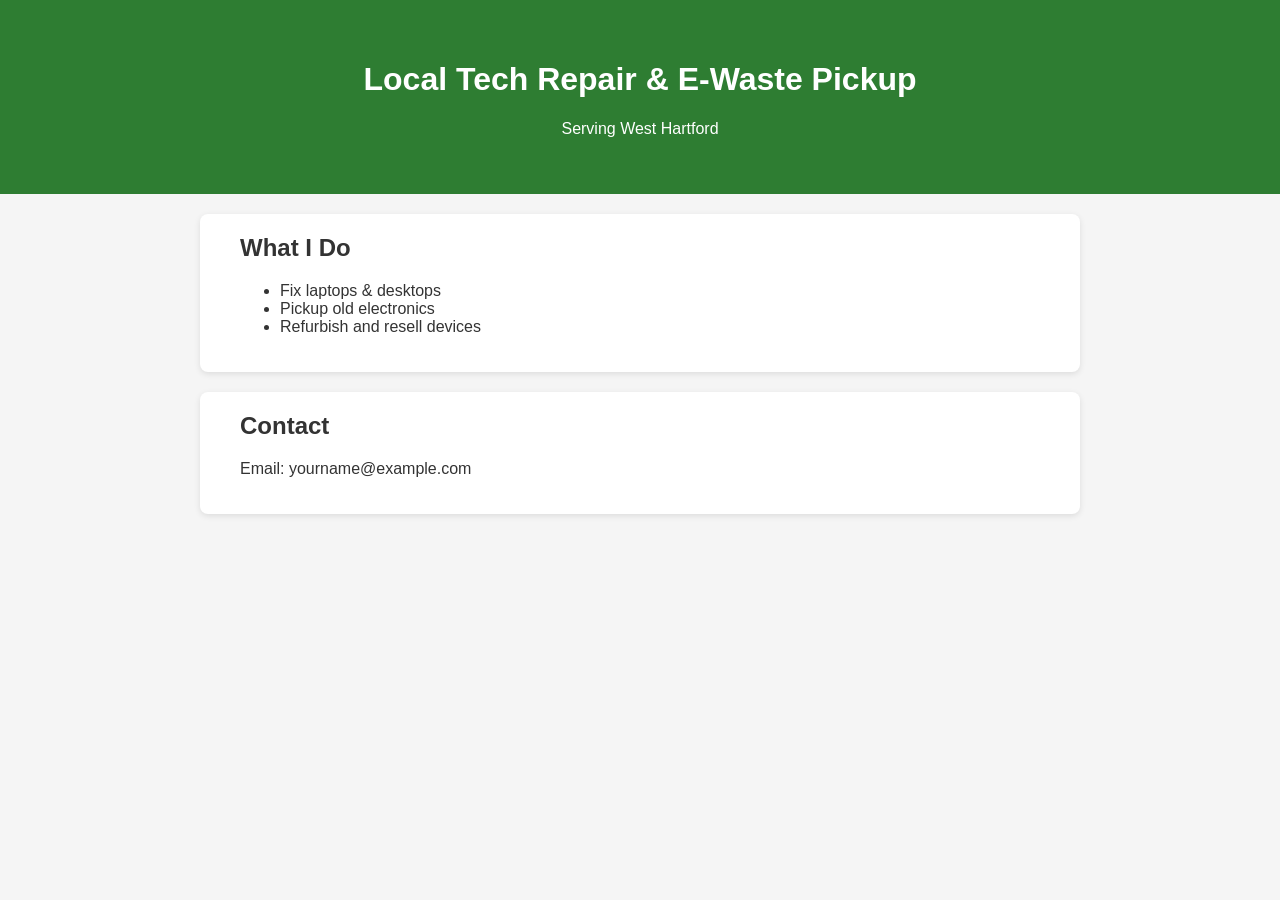
==== index.html @ 526e6d43 "Add files via upload" ====
<!DOCTYPE html>
<html lang="en">
<head>
    <meta charset="UTF-8">
    <meta name="viewport" content="width=device-width, initial-scale=1.0">
    <title>Your Site Name</title>
    <link rel="stylesheet" href="style.css">
</head>
<body>

    <header>
        <h1>Local Tech Repair & E‑Waste Pickup</h1>
        <p>Serving West Hartford</p>
    </header>

    <section>
        <h2>What I Do</h2>
        <ul>
            <li>Fix laptops & desktops</li>
            <li>Pickup old electronics</li>
            <li>Refurbish and resell devices</li>
        </ul>
    </section>

    <section>
        <h2>Contact</h2>
        <p>Email: yourname@example.com</p>
    </section>

</body>
</html>
---- style.css ----
body {
    font-family: Arial, sans-serif;
    margin: 0;
    padding: 0;
    background: #f5f5f5;
    color: #333;
}

header {
    background: #2e7d32;
    color: white;
    padding: 40px;
    text-align: center;
}

section {
    padding: 20px 40px;
    background: white;
    margin: 20px auto;
    max-width: 800px;
    border-radius: 8px;
    box-shadow: 0 2px 6px rgba(0,0,0,0.1);
}

h2 {
    margin-top: 0;
}
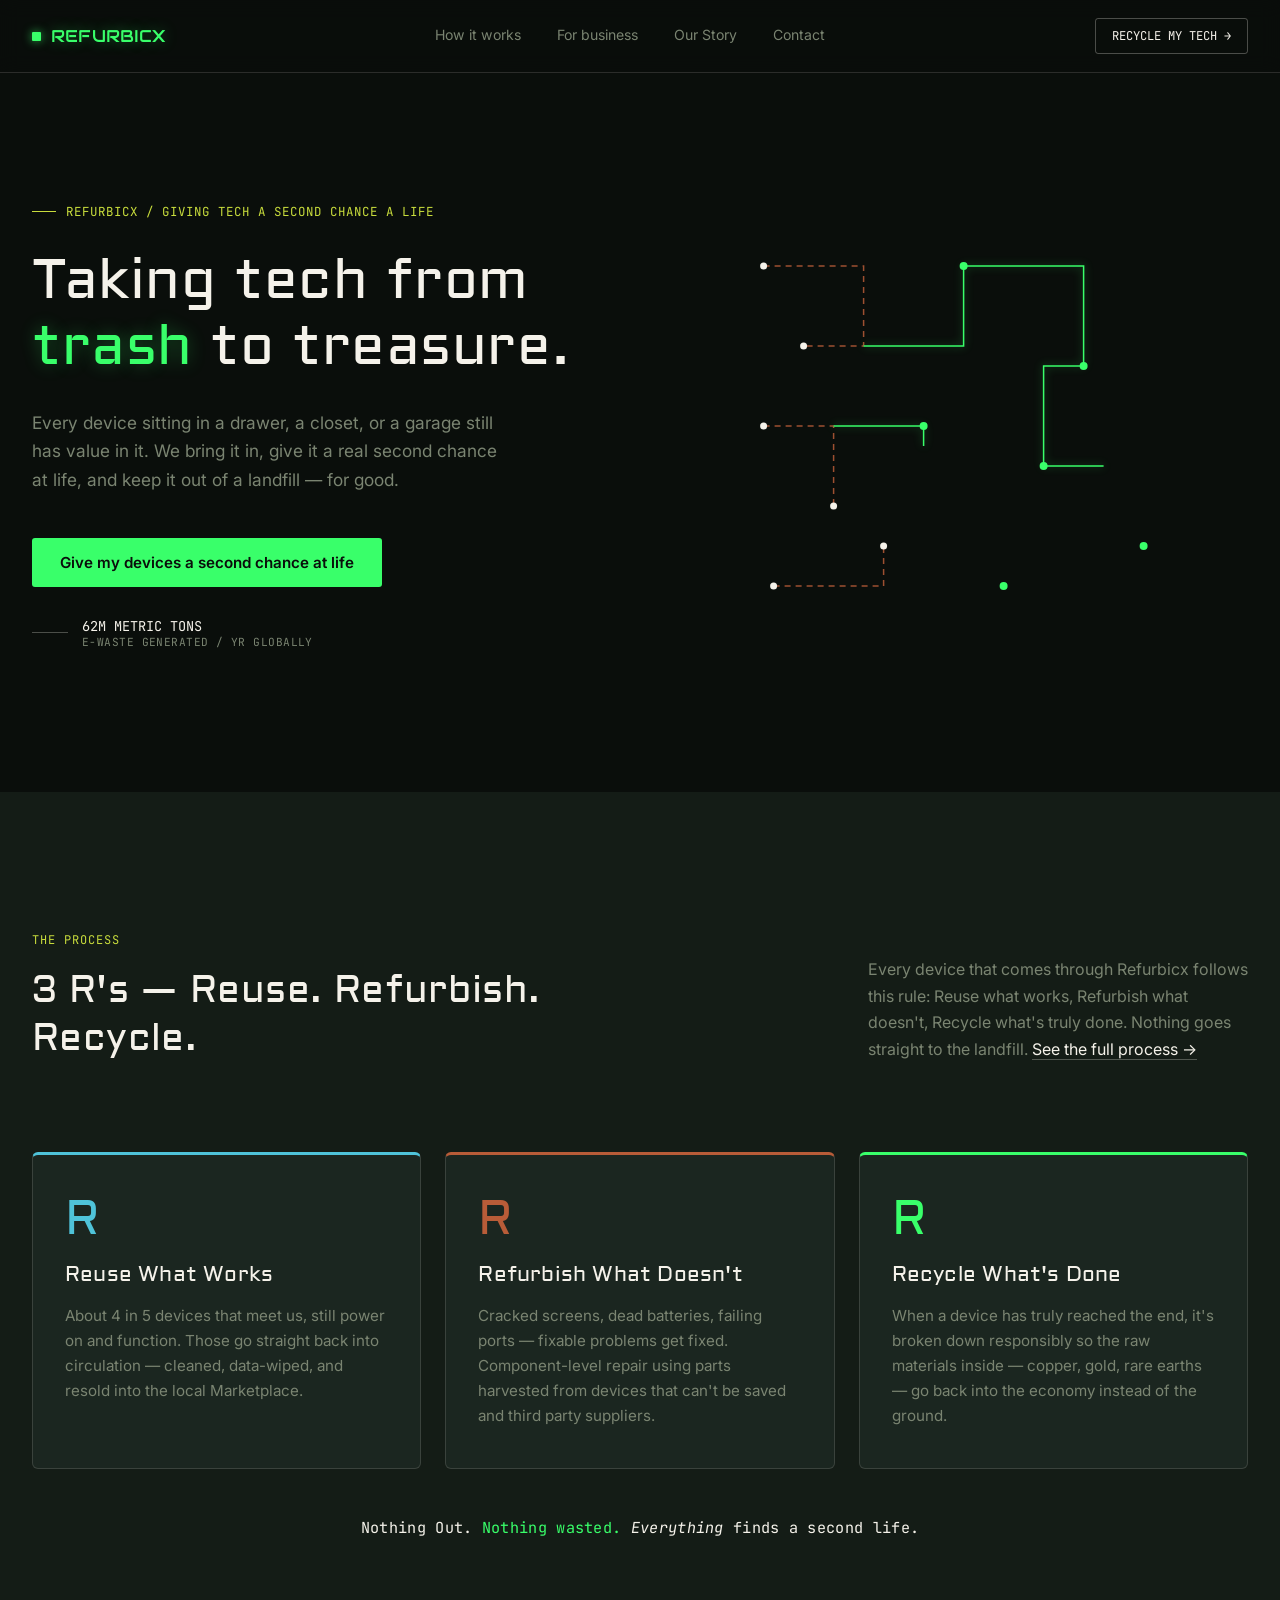
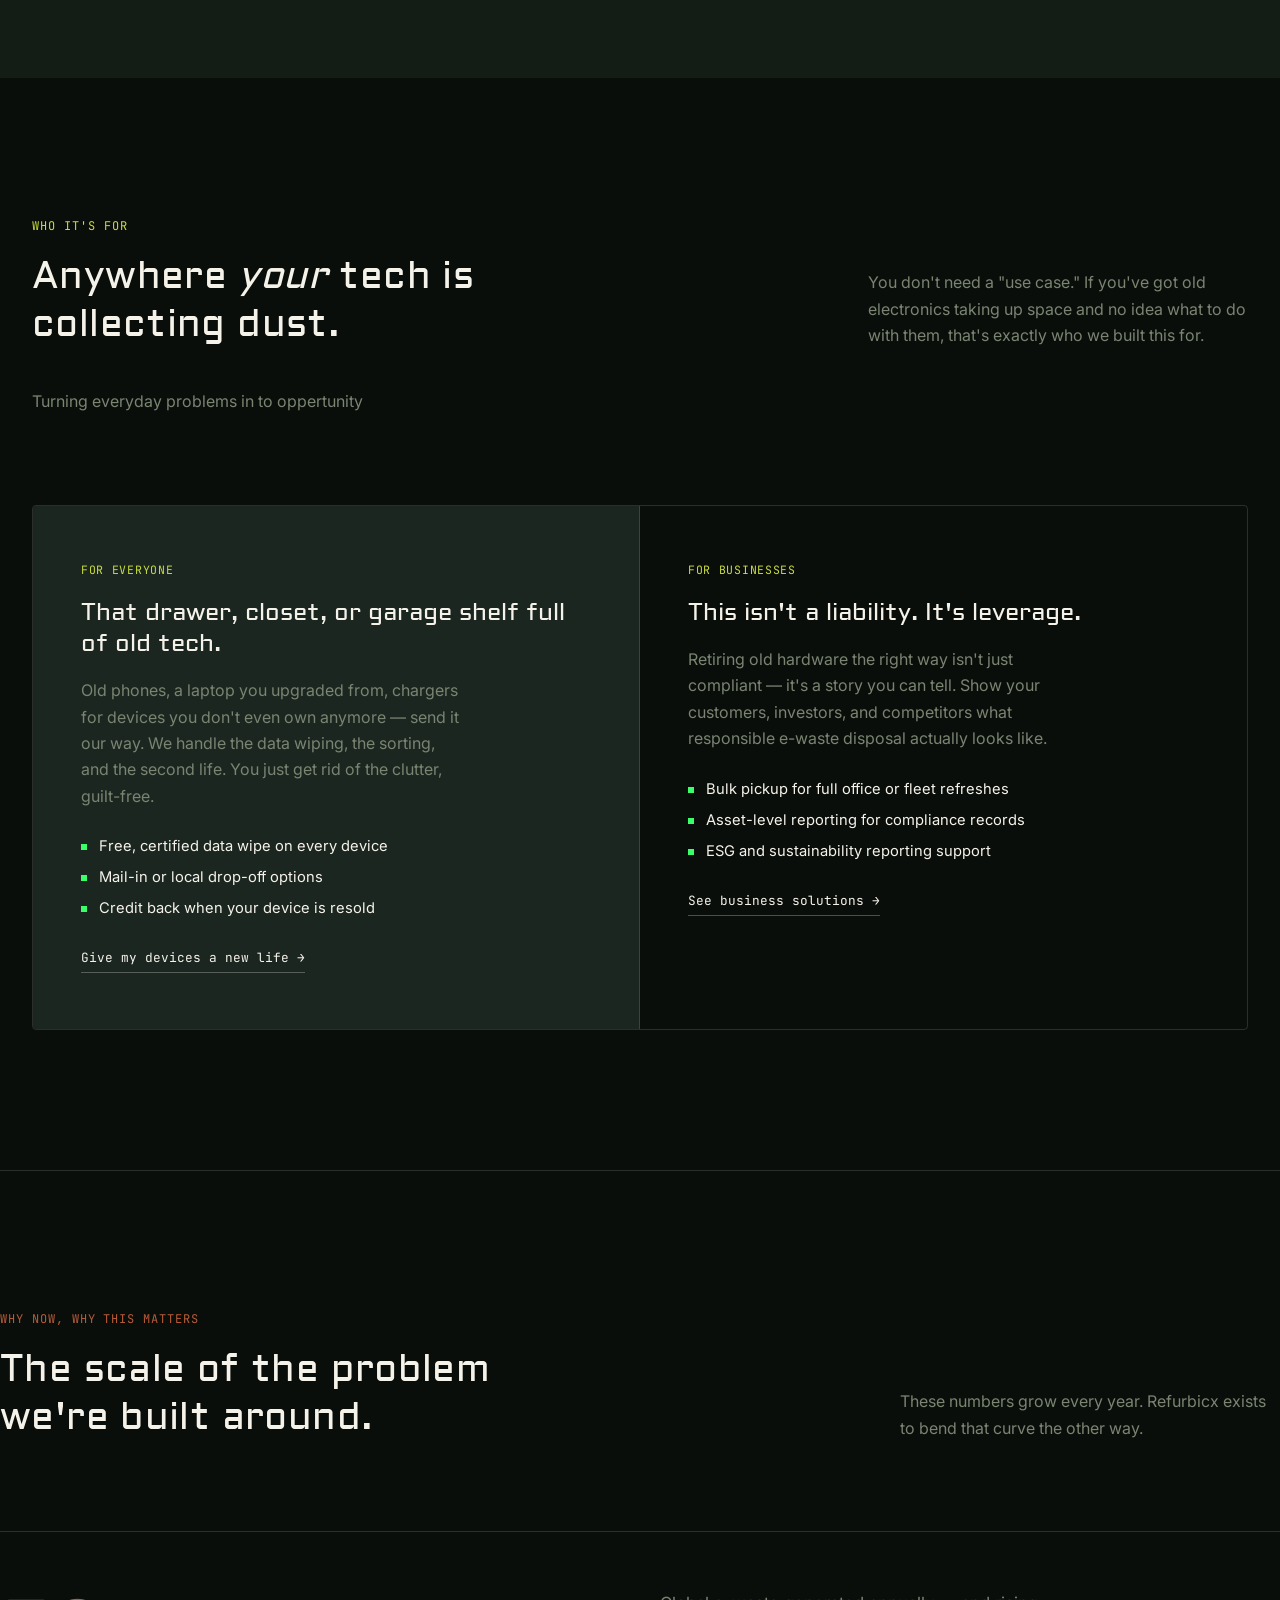
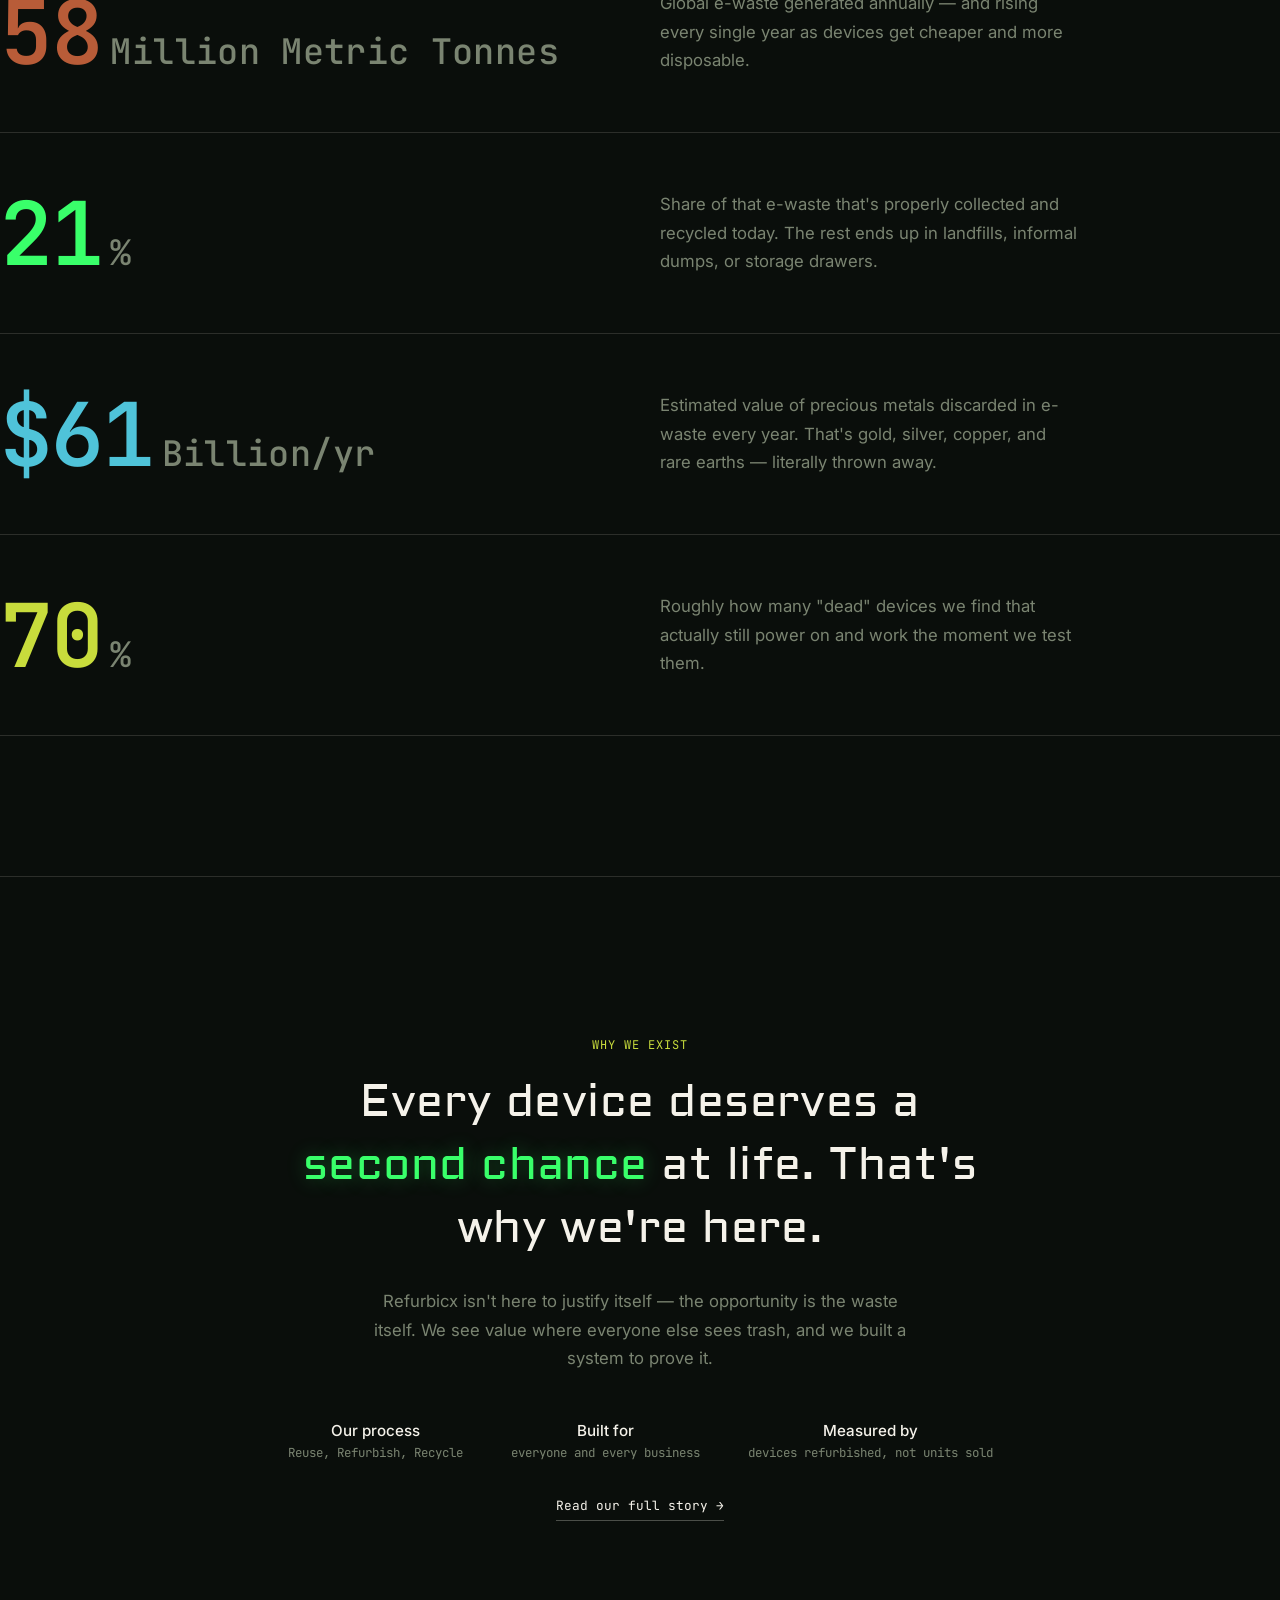
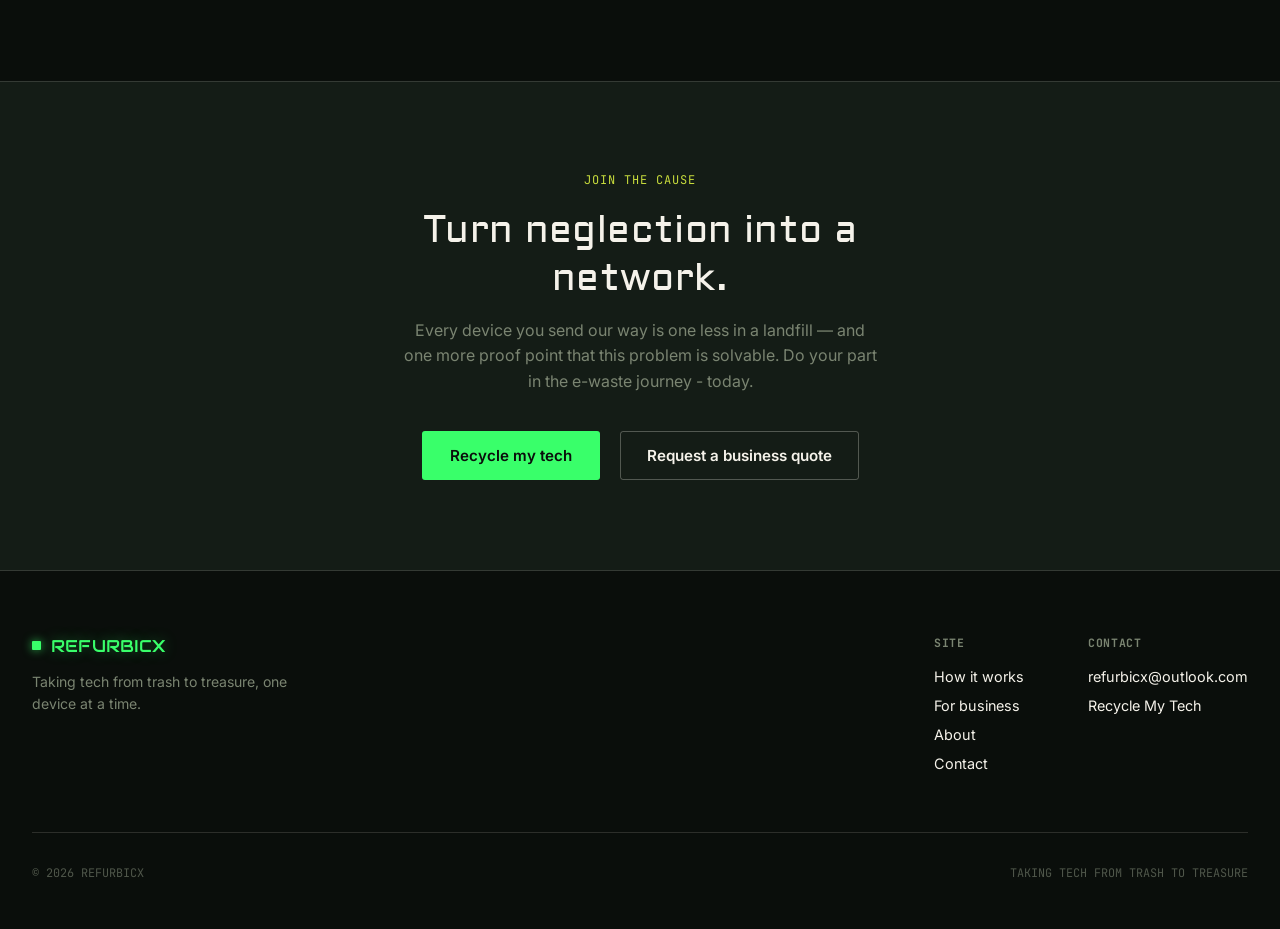
==== commit 8ca51419: "Add files via upload" ====
--- a/index.html
+++ b/index.html
@@ -1,31 +1,577 @@
-<!DOCTYPE html>
-<html lang="en">
-<head>
-    <meta charset="UTF-8">
-    <meta name="viewport" content="width=device-width, initial-scale=1.0">
-    <title>Your Site Name</title>
-    <link rel="stylesheet" href="style.css">
-</head>
-<body>
-
-    <header>
-        <h1>Local Tech Repair & E‑Waste Pickup</h1>
-        <p>Serving West Hartford</p>
-    </header>
-
-    <section>
-        <h2>What I Do</h2>
-        <ul>
-            <li>Fix laptops & desktops</li>
-            <li>Pickup old electronics</li>
-            <li>Refurbish and resell devices</li>
-        </ul>
-    </section>
-
-    <section>
-        <h2>Contact</h2>
-        <p>Email: yourname@example.com</p>
-    </section>
-
-</body>
-</html>+<!DOCTYPE html>
+<html lang="en">
+<head>
+<meta charset="UTF-8">
+<meta name="viewport" content="width=device-width, initial-scale=1.0">
+<title>Refurbicx - Taking Tech from Trash to Treasure</title>
+<link rel="preconnect" href="https://fonts.googleapis.com">
+<link rel="preconnect" href="https://fonts.gstatic.com" crossorigin>
+<link href="https://fonts.googleapis.com/css2?family=Aldrich&family=Audiowide&family=Inter:wght@400;500;600;700&family=JetBrains+Mono:wght@400;500;600&display=swap" rel="stylesheet">
+<style>
+  :root{
+    --black: #0A0E0B;
+    --panel: #141C16;
+    --panel-2: #1B2620;
+    --paper: #F5F2EA;
+    --paper-dim: #EAE6DA;
+    --sage: #7A8471;
+    --sage-dim: #4F564A;
+    --signal: #C8DC3C;
+    --neon: #39FF6A;
+    --copper: #B85C38;
+    --circuit-blue: #4FC3D9;
+    --line: rgba(245,242,234,0.14);
+    --line-strong: rgba(245,242,234,0.28);
+
+    --display: 'Aldrich', sans-serif;
+    --logo-font: 'Audiowide', sans-serif;
+    --body: 'Inter', sans-serif;
+    --mono: 'JetBrains Mono', monospace;
+  }
+
+  *{margin:0;padding:0;box-sizing:border-box;}
+  html{scroll-behavior:smooth;}
+  body{
+    background:var(--black);
+    color:var(--paper);
+    font-family:var(--body);
+    overflow-x:hidden;
+  }
+  @media (prefers-reduced-motion: reduce){
+    *{animation-duration:0.01ms !important; animation-iteration-count:1 !important; transition-duration:0.01ms !important; scroll-behavior:auto !important;}
+  }
+  a{color:inherit; text-decoration:none;}
+  ::selection{background:var(--neon); color:var(--black);}
+  :focus-visible{outline:2px solid var(--neon); outline-offset:3px;}
+  .wrap{max-width:1280px; margin:0 auto; padding:0 32px;}
+
+  /* ---------- NAV (hides on scroll down, reveals on scroll up) ---------- */
+  nav{
+    position:fixed; top:0; left:0; right:0;
+    z-index:100;
+    background:rgba(10,14,11,0.85);
+    backdrop-filter:blur(10px);
+    border-bottom:1px solid var(--line);
+    transition:transform 0.35s ease;
+  }
+  nav.nav-hidden{transform:translateY(-100%);}
+  .nav-inner{
+    display:flex; align-items:center; justify-content:space-between;
+    padding:18px 32px;
+    max-width:1280px; margin:0 auto;
+  }
+  .logo{
+    font-family:var(--logo-font);
+    font-weight:400;
+    font-size:1.05rem;
+    letter-spacing:0.01em;
+    display:flex; align-items:center; gap:10px;
+    color:var(--neon);
+    text-shadow:0 0 14px rgba(57,255,106,0.35);
+  }
+  .logo-mark{
+    width:9px; height:9px;
+    background:var(--neon);
+    border-radius:1px;
+    box-shadow:0 0 10px rgba(57,255,106,0.7);
+  }
+  .nav-links{display:flex; gap:36px; font-size:0.88rem; color:var(--sage);}
+  .nav-links a{transition:color 0.2s ease; position:relative; padding-bottom:4px;}
+  .nav-links a:hover{color:var(--paper);}
+  .nav-links a::after{
+    content:''; position:absolute; left:0; bottom:0;
+    width:0; height:1px; background:var(--neon);
+    transition:width 0.25s ease;
+  }
+  .nav-links a:hover::after{width:100%;}
+  .nav-cta{
+    font-family:var(--mono); font-size:0.76rem;
+    border:1px solid var(--line-strong);
+    padding:9px 16px; border-radius:3px;
+    transition:all 0.2s ease;
+  }
+  .nav-cta:hover{border-color:var(--neon); background:rgba(57,255,106,0.08); color:var(--neon);}
+
+  /* ---------- HERO ---------- */
+  .hero{position:relative; padding:180px 0 120px; min-height:88vh; display:flex; align-items:center;}
+  .hero-grid{display:grid; grid-template-columns:1.1fr 0.9fr; gap:40px; align-items:center; width:100%;}
+  .eyebrow{
+    font-family:var(--mono); font-size:0.78rem; color:var(--signal);
+    letter-spacing:0.08em; text-transform:uppercase;
+    display:flex; align-items:center; gap:10px; margin-bottom:28px;
+  }
+  .eyebrow::before{content:''; width:24px; height:1px; background:var(--signal);}
+  h1{
+    font-family:var(--display); font-weight:400;
+    font-size:clamp(2.2rem, 4.4vw, 3.6rem);
+    line-height:1.18; letter-spacing:0.01em; max-width:680px;
+  }
+  h1 .accent{color:var(--neon); text-shadow:0 0 18px rgba(57,255,106,0.3);}
+  .hero-sub{
+    margin-top:28px; font-size:1.08rem; line-height:1.65;
+    color:var(--sage); max-width:480px;
+  }
+  .hero-actions{margin-top:44px; display:flex; align-items:center; gap:28px; flex-wrap:wrap;}
+  .btn-primary{
+    background:var(--neon); color:var(--black);
+    font-family:var(--body); font-weight:600; font-size:0.95rem;
+    padding:15px 28px; border-radius:3px;
+    transition:transform 0.2s ease, box-shadow 0.2s ease;
+    display:inline-block;
+  }
+  .btn-primary:hover{transform:translateY(-2px); box-shadow:0 8px 28px rgba(57,255,106,0.3);}
+  .btn-secondary{
+    border:1px solid var(--line-strong); color:var(--paper);
+    font-family:var(--body); font-weight:600; font-size:0.95rem;
+    padding:14px 26px; border-radius:3px;
+    transition:border-color 0.2s ease, color 0.2s ease;
+    display:inline-block;
+  }
+  .btn-secondary:hover{border-color:var(--copper); color:var(--copper);}
+  .stat-leader{display:flex; align-items:center; gap:14px;}
+  .stat-leader .line{width:36px; height:1px; background:var(--line-strong);}
+  .stat-leader .stat-value{font-family:var(--mono); font-size:0.85rem; color:var(--paper);}
+  .stat-leader .stat-label{font-family:var(--mono); font-size:0.7rem; color:var(--sage); display:block; letter-spacing:0.04em;}
+
+  .hero-art{position:relative; height:440px;}
+  .hero-art svg{width:100%; height:100%;}
+  .trace-broken{stroke:var(--copper); stroke-width:1.5; fill:none; stroke-dasharray:6 5; opacity:0.85;}
+  .trace-solid{
+    stroke:var(--neon); stroke-width:1.5; fill:none;
+    stroke-dasharray:600; stroke-dashoffset:600;
+    animation:draw 2.4s ease forwards 0.4s;
+    filter:drop-shadow(0 0 4px rgba(57,255,106,0.4));
+  }
+  .node{fill:var(--paper);}
+  .node-signal{fill:var(--neon);}
+  @keyframes draw{to{stroke-dashoffset:0;}}
+
+  /* ---------- SECTION SHARED ---------- */
+  section{position:relative;}
+  .section-pad{padding:140px 0;}
+  .section-label{
+    font-family:var(--mono); font-size:0.75rem; color:var(--signal);
+    text-transform:uppercase; letter-spacing:0.08em; margin-bottom:18px;
+  }
+  h2{
+    font-family:var(--display); font-weight:400;
+    font-size:clamp(1.7rem, 3vw, 2.4rem);
+    line-height:1.25; max-width:600px; letter-spacing:0.01em;
+  }
+  .section-intro{
+    display:flex; justify-content:space-between; align-items:flex-end;
+    gap:40px; margin-bottom:90px; flex-wrap:wrap;
+  }
+  .section-intro p{color:var(--sage); font-size:1rem; line-height:1.65; max-width:380px;}
+
+  .reveal{opacity:0; transform:translateY(24px); transition:opacity 0.7s ease, transform 0.7s ease;}
+  .reveal.visible{opacity:1; transform:translateY(0);}
+
+  /* ---------- RRR PROCESS ---------- */
+  .rrr{background:var(--panel);}
+  .rrr-row{display:grid; grid-template-columns:1fr 1fr 1fr; gap:24px;}
+  .rrr-card{
+    position:relative; padding:40px 32px;
+    border:1px solid var(--line); border-radius:6px;
+    background:var(--panel-2);
+    transition:border-color 0.3s ease, transform 0.3s ease;
+  }
+  .rrr-card:hover{transform:translateY(-4px);}
+  .rrr-card.reuse{border-top:3px solid var(--circuit-blue);}
+  .rrr-card.refurbish{border-top:3px solid var(--copper);}
+  .rrr-card.recycle{border-top:3px solid var(--neon);}
+  .rrr-letter{
+    font-family:var(--display); font-size:3rem; line-height:1;
+    margin-bottom:18px;
+  }
+  .rrr-card.reuse .rrr-letter{color:var(--circuit-blue);}
+  .rrr-card.refurbish .rrr-letter{color:var(--copper);}
+  .rrr-card.recycle .rrr-letter{color:var(--neon);}
+  .rrr-card h3{
+    font-family:var(--display); font-weight:400; font-size:1.3rem;
+    margin-bottom:14px; letter-spacing:0.01em;
+  }
+  .rrr-card p{color:var(--sage); font-size:0.95rem; line-height:1.65;}
+  .rrr-tagline{
+    text-align:center; margin-top:48px;
+    font-family:var(--mono); font-size:0.95rem; color:var(--paper);
+    letter-spacing:0.02em;
+  }
+  .rrr-tagline span{color:var(--neon);}
+    .rrr-tagline spann{font-style: italic;}
+
+  /* ---------- AUDIENCE SPLIT ---------- */
+  .split{display:grid; grid-template-columns:1fr 1fr; border:1px solid var(--line); border-radius:4px; overflow:hidden;}
+  .split-panel{padding:56px 48px; position:relative;}
+  .split-panel:first-child{border-right:1px solid var(--line); background:var(--panel-2);}
+  .panel-tag{font-family:var(--mono); font-size:0.72rem; color:var(--signal); letter-spacing:0.06em; margin-bottom:20px;}
+  .split-panel h3{font-family:var(--display); font-weight:400; font-size:1.5rem; margin-bottom:18px; line-height:1.3;}
+  .split-panel p{color:var(--sage); line-height:1.65; margin-bottom:28px; max-width:380px;}
+  .check-list{list-style:none; display:flex; flex-direction:column; gap:13px;}
+  .check-list li{font-size:0.92rem; color:var(--paper); display:flex; gap:12px; align-items:flex-start;}
+  .check-list li::before{content:''; width:6px; height:6px; margin-top:7px; background:var(--neon); flex-shrink:0;}
+  .split-link{
+    display:inline-flex; align-items:center; gap:8px; margin-top:32px;
+    font-family:var(--mono); font-size:0.8rem; color:var(--paper);
+    border-bottom:1px solid var(--line-strong); padding-bottom:6px;
+    transition:border-color 0.2s ease, color 0.2s ease;
+  }
+  .split-link:hover{color:var(--neon); border-color:var(--neon);}
+
+  /* ---------- IMPACT — counting numbers ---------- */
+  .impact{background:var(--black); border-top:1px solid var(--line); border-bottom:1px solid var(--line);}
+  .impact .section-label{color:var(--copper);}
+  .impact-stack{display:flex; flex-direction:column; gap:0;}
+  .impact-row{
+    display:grid; grid-template-columns:1fr 1fr;
+    align-items:center; gap:40px;
+    padding:56px 0; border-top:1px solid var(--line);
+  }
+  .impact-row:last-child{border-bottom:1px solid var(--line);}
+  .impact-num{
+    font-family:var(--mono); font-weight:600;
+    font-size:clamp(3rem, 7vw, 5.5rem);
+    line-height:1; color:var(--paper);
+    letter-spacing:-0.02em;
+  }
+  .impact-num .unit{font-size:0.4em; color:var(--sage); margin-left:8px; font-weight:500; letter-spacing:0.01em;}
+  .unit-em{color:var(--neon); font-weight:700; text-shadow:0 0 18px rgba(57,255,106,0.25);}
+  .impact-row:nth-child(1) .impact-num{color:var(--copper);}
+  .impact-row:nth-child(2) .impact-num{color:var(--neon)}
+  .impact-row:nth-child(3) .impact-num{color:var(--circuit-blue);}
+  .impact-row:nth-child(4) .impact-num{color:var(--signal);}
+  .impact-desc{color:var(--sage); font-size:1.05rem; line-height:1.7; max-width:420px;}
+
+  /* ---------- MANTRA / WHY WE EXIST ---------- */
+  .mantra{padding:160px 0; text-align:center;}
+  .mantra-inner{max-width:780px; margin:0 auto;}
+  .mantra h2{
+    max-width:100%; text-align:center; margin:0 auto;
+    font-size:clamp(1.8rem, 3.6vw, 2.8rem); line-height:1.4;
+  }
+  .mantra h2 .glow{color:var(--neon); text-shadow:0 0 20px rgba(57,255,106,0.3);}
+  .mantra-sub{
+    margin-top:28px; color:var(--sage); font-size:1.05rem;
+    line-height:1.7; max-width:560px; margin-left:auto; margin-right:auto;
+  }
+  .mantra-meta{
+    margin-top:48px; display:flex; justify-content:center; gap:48px;
+    font-family:var(--mono); font-size:0.78rem; color:var(--sage); flex-wrap:wrap;
+  }
+  .mantra-meta div b{display:block; color:var(--paper); font-size:0.95rem; font-weight:500; margin-bottom:4px; font-family:var(--body);}
+
+  /* ---------- CTA STRIP ---------- */
+  .cta-strip{background:var(--panel); padding:90px 0; text-align:center; border-top:1px solid var(--line); border-bottom:1px solid var(--line);}
+  .cta-strip h2{margin:0 auto 16px; max-width:560px; text-align:center;}
+  .cta-strip p.cta-sub{color:var(--sage); max-width:480px; margin:0 auto 36px; font-size:1rem; line-height:1.6;}
+  .cta-strip-row{display:flex; justify-content:center; gap:20px; flex-wrap:wrap;}
+
+  /* ---------- FOOTER ---------- */
+  footer{padding:64px 0 48px;}
+  .footer-top{
+    display:flex; justify-content:space-between; align-items:flex-start;
+    flex-wrap:wrap; gap:40px; padding-bottom:48px; border-bottom:1px solid var(--line);
+  }
+  .footer-brand .logo{margin-bottom:14px;}
+  .footer-brand p{color:var(--sage); font-size:0.88rem; max-width:280px; line-height:1.6;}
+  .footer-cols{display:flex; gap:64px;}
+  .footer-col h4{font-family:var(--mono); font-size:0.72rem; color:var(--sage); letter-spacing:0.06em; margin-bottom:18px; text-transform:uppercase;}
+  .footer-col a{display:block; font-size:0.9rem; color:var(--paper); margin-bottom:12px; transition:color 0.2s ease;}
+  .footer-col a:hover{color:var(--neon);}
+  .footer-bottom{
+    display:flex; justify-content:space-between; align-items:center; padding-top:32px;
+    font-family:var(--mono); font-size:0.74rem; color:var(--sage-dim); flex-wrap:wrap; gap:16px;
+  }
+
+  @media (max-width: 900px){
+    .nav-links{display:none;}
+    .hero-grid{grid-template-columns:1fr; gap:60px;}
+    .hero{padding:160px 0 80px; min-height:auto;}
+    .hero-art{height:280px;}
+    .rrr-row{grid-template-columns:1fr; gap:20px;}
+    .split{grid-template-columns:1fr;}
+    .split-panel:first-child{border-right:none; border-bottom:1px solid var(--line);}
+    .impact-row{grid-template-columns:1fr; gap:16px; padding:40px 0;}
+    .section-intro{margin-bottom:56px;}
+    .section-pad{padding:90px 0;}
+    .mantra{padding:100px 0;}
+    .footer-top{flex-direction:column;}
+    .footer-cols{gap:40px;}
+    .wrap{padding:0 20px;}
+    .nav-inner{padding:16px 20px;}
+  }
+</style>
+</head>
+<body>
+
+<nav id="site-nav">
+  <div class="nav-inner">
+    <a href="index.html" class="logo"><span class="logo-mark"></span>REFURBICX</a>
+    <div class="nav-links">
+      <a href="how-it-works.html">How it works</a>
+      <a href="for-business.html">For business</a>
+      <a href="about.html">Our Story</a>
+      <a href="contact.html">Contact</a>
+    </div>
+    <a href="contact.html" class="nav-cta">RECYCLE MY TECH →</a>
+  </div>
+</nav>
+
+<header class="hero">
+  <div class="wrap hero-grid">
+    <div>
+      <div class="eyebrow">Refurbicx / Giving Tech A Second Chance A Life</div>
+      <h1>Taking tech from<br><span class="accent">trash</span> to treasure.</h1>
+      <p class="hero-sub">Every device sitting in a drawer, a closet, or a garage still has value in it. We bring it in, give it a real second chance at life, and keep it out of a landfill — for good.</p>
+      <div class="hero-actions">
+        <a href="contact.html" class="btn-primary">Give my devices a second chance at life</a>
+        <div class="stat-leader">
+          <span class="line"></span>
+          <div>
+            <span class="stat-value">62M METRIC TONS</span>
+            <span class="stat-label">E-WASTE GENERATED / YR GLOBALLY</span>
+          </div>
+        </div>
+      </div>
+    </div>
+
+    <div class="hero-art" aria-hidden="true">
+      <svg viewBox="0 0 480 440" fill="none">
+        <path class="trace-broken" d="M20 60 H120 V140 H60" />
+        <path class="trace-broken" d="M20 220 H90 V300" />
+        <path class="trace-broken" d="M30 380 H140 V340" />
+        <circle class="node" cx="20" cy="60" r="3.5"/>
+        <circle class="node" cx="20" cy="220" r="3.5"/>
+        <circle class="node" cx="30" cy="380" r="3.5"/>
+        <circle class="node" cx="60" cy="140" r="3.5"/>
+        <circle class="node" cx="90" cy="300" r="3.5"/>
+        <circle class="node" cx="140" cy="340" r="3.5"/>
+        <path class="trace-solid" d="M120 140 H220 V60 H340 V160 H300 V260 H400 V340 H260 V380 H140 V340 H180 V220 H90" />
+        <circle class="node node-signal" cx="220" cy="60" r="4"/>
+        <circle class="node node-signal" cx="340" cy="160" r="4"/>
+        <circle class="node node-signal" cx="300" cy="260" r="4"/>
+        <circle class="node node-signal" cx="400" cy="340" r="4"/>
+        <circle class="node node-signal" cx="260" cy="380" r="4"/>
+        <circle class="node node-signal" cx="180" cy="220" r="4"/>
+      </svg>
+    </div>
+  </div>
+</header>
+
+<section class="rrr section-pad" id="process">
+  <div class="wrap">
+    <div class="section-intro">
+      <div>
+        <div class="section-label">The Process</div>
+        <h2>3 R's — Reuse. Refurbish. Recycle.</h2>
+      </div>
+      <p>Every device that comes through Refurbicx follows this rule: Reuse what works, Refurbish what doesn't, Recycle what's truly done. Nothing goes straight to the landfill. <a href="how-it-works.html" style="color:var(--paper); border-bottom:1px solid var(--line-strong);">See the full process →</a></p>
+    </div>
+
+    <div class="rrr-row">
+      <div class="rrr-card reuse reveal">
+        <div class="rrr-letter">R</div>
+        <h3>Reuse What Works</h3>
+        <p>About 4 in 5 devices that meet us, still power on and function. Those go straight back into circulation — cleaned, data-wiped, and resold into the local Marketplace.</p>
+      </div>
+      <div class="rrr-card refurbish reveal">
+        <div class="rrr-letter">R</div>
+        <h3>Refurbish What Doesn't</h3>
+        <p>Cracked screens, dead batteries, failing ports — fixable problems get fixed. Component-level repair using parts harvested from devices that can't be saved and third party suppliers.</p>
+      </div>
+      <div class="rrr-card recycle reveal">
+        <div class="rrr-letter">R</div>
+        <h3>Recycle What's Done</h3>
+        <p>When a device has truly reached the end, it's broken down responsibly so the raw materials inside — copper, gold, rare earths — go back into the economy instead of the ground.</p>
+      </div>
+    </div>
+
+    <div class="rrr-tagline reveal">Nothing Out. <span>Nothing wasted.</span> <spann>Everything</spann> finds a second life.</div>
+  </div>
+</section>
+
+<section class="section-pad" id="audience">
+  <div class="wrap">
+    <div class="section-intro">
+      <div>
+        <div class="section-label">Who it's for</div>
+        <h2>Anywhere <span style="font-style: italic;">your</span> tech is collecting dust.</h2>
+      </div>
+      <p>You don't need a "use case." If you've got old electronics taking up space and no idea what to do with them, that's exactly who we built this for.</p>
+      <p>Turning everyday problems in to oppertunity</p>
+    </div>
+
+    <div class="split">
+      <div class="split-panel reveal">
+        <div class="panel-tag">FOR EVERYONE</div>
+        <h3>That drawer, closet, or garage shelf full of old tech.</h3>
+        <p>Old phones, a laptop you upgraded from, chargers for devices you don't even own anymore — send it our way. We handle the data wiping, the sorting, and the second life. You just get rid of the clutter, guilt-free.</p>
+        <ul class="check-list">
+          <li>Free, certified data wipe on every device</li>
+          <li>Mail-in or local drop-off options</li>
+          <li>Credit back when your device is resold</li>
+        </ul>
+        <a href="contact.html" class="split-link">Give my devices a new life →</a>
+      </div>
+      <div class="split-panel reveal">
+        <div class="panel-tag">FOR BUSINESSES</div>
+        <h3>This isn't a liability. It's leverage.</h3>
+        <p>Retiring old hardware the right way isn't just compliant — it's a story you can tell. Show your customers, investors, and competitors what responsible e-waste disposal actually looks like.</p>
+        <ul class="check-list">
+          <li>Bulk pickup for full office or fleet refreshes</li>
+          <li>Asset-level reporting for compliance records</li>
+          <li>ESG and sustainability reporting support</li>
+        </ul>
+        <a href="for-business.html" class="split-link">See business solutions →</a>
+      </div>
+    </div>
+  </div>
+</section>
+
+<section class="impact" id="impact">
+  <div class="wrap section-pad">
+    <div class="section-intro">
+      <div>
+        <div class="section-label">Why now, why this matters</div>
+        <h2>The scale of the problem we're built around.</h2>
+      </div>
+      <p>These numbers grow every year. Refurbicx exists to bend that curve the other way.</p>
+    </div>
+
+    <div class="impact-stack">
+      <div class="impact-row reveal">
+        <div class="impact-num" data-target="62" data-suffix="Million Metric Tonnes">0<span class="unit">Million Metric Tonnes</span></div>
+        <div class="impact-desc">Global e-waste generated annually — and rising every single year as devices get cheaper and more disposable.</div>
+      </div>
+      <div class="impact-row reveal">
+        <div class="impact-num" data-target="22" data-suffix="%">0<span class="unit">%</span></div>
+        <div class="impact-desc">Share of that e-waste that's properly collected and recycled today. The rest ends up in landfills, informal dumps, or storage drawers.</div>
+      </div>
+      <div class="impact-row reveal">
+        <div class="impact-num" data-target="70" data-prefix="$" data-suffix="B">$0<span class="unit">Billion/yr</span></div>
+        <div class="impact-desc">Estimated value of precious metals discarded in e-waste every year. That's gold, silver, copper, and rare earths — literally thrown away.</div>
+      </div>
+      <div class="impact-row reveal">
+        <div class="impact-num" data-target="80" data-suffix="%">0<span class="unit">%</span></div>
+        <div class="impact-desc">Roughly how many "dead" devices we find that actually still power on and work the moment we test them.</div>
+      </div>
+    </div>
+  </div>
+</section>
+
+<section class="mantra" id="mantra">
+  <div class="wrap mantra-inner">
+    <div class="section-label" style="text-align:center;">Why we exist</div>
+    <h2 class="reveal">Every device deserves a <span class="glow">second chance</span> at life. That's why we're here.</h2>
+    <p class="mantra-sub">Refurbicx isn't here to justify itself — the opportunity is the waste itself. We see value where everyone else sees trash, and we built a system to prove it.</p>
+    <div class="mantra-meta">
+      <div><b>Our process</b>Reuse, Refurbish, Recycle</div>
+      <div><b>Built for</b>everyone and every business</div>
+      <div><b>Measured by</b>devices refurbished, not units sold</div>
+    </div>
+    <a href="about.html" class="split-link" style="margin-top:36px; justify-content:center; display:inline-flex;">Read our full story →</a>
+  </div>
+</section>
+
+<section class="cta-strip" id="cta">
+  <div class="wrap">
+    <div class="section-label" style="justify-content:center; display:flex;">Join the cause</div>
+    <h2>Turn neglection into a network.</h2>
+    <p class="cta-sub">Every device you send our way is one less in a landfill — and one more proof point that this problem is solvable. Do your part in the e-waste journey - today.</p>
+    <div class="cta-strip-row">
+      <a href="contact.html" class="btn-primary">Recycle my tech</a>
+      <a href="for-business.html" class="btn-secondary">Request a business quote</a>
+    </div>
+  </div>
+</section>
+
+<footer>
+  <div class="wrap">
+    <div class="footer-top">
+      <div class="footer-brand">
+        <a href="index.html" class="logo"><span class="logo-mark"></span>REFURBICX</a>
+        <p>Taking tech from trash to treasure, one device at a time.</p>
+      </div>
+      <div class="footer-cols">
+        <div class="footer-col">
+          <h4>Site</h4>
+          <a href="how-it-works.html">How it works</a>
+          <a href="for-business.html">For business</a>
+          <a href="about.html">About</a>
+          <a href="contact.html">Contact</a>
+        </div>
+        <div class="footer-col">
+          <h4>Contact</h4>
+          <a href="mailto:hello@refurbicx.com">refurbicx@outlook.com</a>
+          <a href="contact.html">Recycle My Tech</a>
+        </div>
+      </div>
+    </div>
+    <div class="footer-bottom">
+      <span>© 2026 REFURBICX</span>
+      <span>TAKING TECH FROM TRASH TO TREASURE</span>
+    </div>
+  </div>
+</footer>
+
+<script>
+  // scroll reveal
+  const reveals = document.querySelectorAll('.reveal');
+  const obs = new IntersectionObserver((entries) => {
+    entries.forEach(entry => {
+      if(entry.isIntersecting){
+        entry.target.classList.add('visible');
+        obs.unobserve(entry.target);
+      }
+    });
+  }, {threshold: 0.15});
+  reveals.forEach(el => obs.observe(el));
+
+  // counting numbers on scroll into view
+  const counters = document.querySelectorAll('.impact-num[data-target]');
+  const countObs = new IntersectionObserver((entries) => {
+    entries.forEach(entry => {
+      if(entry.isIntersecting){
+        const el = entry.target;
+        const target = parseFloat(el.getAttribute('data-target'));
+        const prefix = el.getAttribute('data-prefix') || '';
+        const unitSpan = el.querySelector('.unit');
+        const unitHTML = unitSpan ? unitSpan.outerHTML : '';
+        let current = 0;
+        const duration = 1400;
+        const start = performance.now();
+        function tick(now){
+          const elapsed = now - start;
+          const progress = Math.min(elapsed / duration, 1);
+          const eased = 1 - Math.pow(1 - progress, 3);
+          current = Math.round(target * eased);
+          el.innerHTML = prefix + current + unitHTML;
+          if(progress < 1){
+            requestAnimationFrame(tick);
+          } else {
+            el.innerHTML = prefix + target + unitHTML;
+          }
+        }
+        requestAnimationFrame(tick);
+        countObs.unobserve(el);
+      }
+    });
+  }, {threshold: 0.4});
+  counters.forEach(el => countObs.observe(el));
+
+  // nav hide on scroll down, show on scroll up
+  const nav = document.getElementById('site-nav');
+  let lastScroll = 0;
+  window.addEventListener('scroll', () => {
+    const current = window.scrollY;
+    if(current > lastScroll && current > 120){
+      nav.classList.add('nav-hidden');
+    } else {
+      nav.classList.remove('nav-hidden');
+    }
+    lastScroll = current;
+  }, {passive:true});
+</script>
+
+</body>
+</html>
